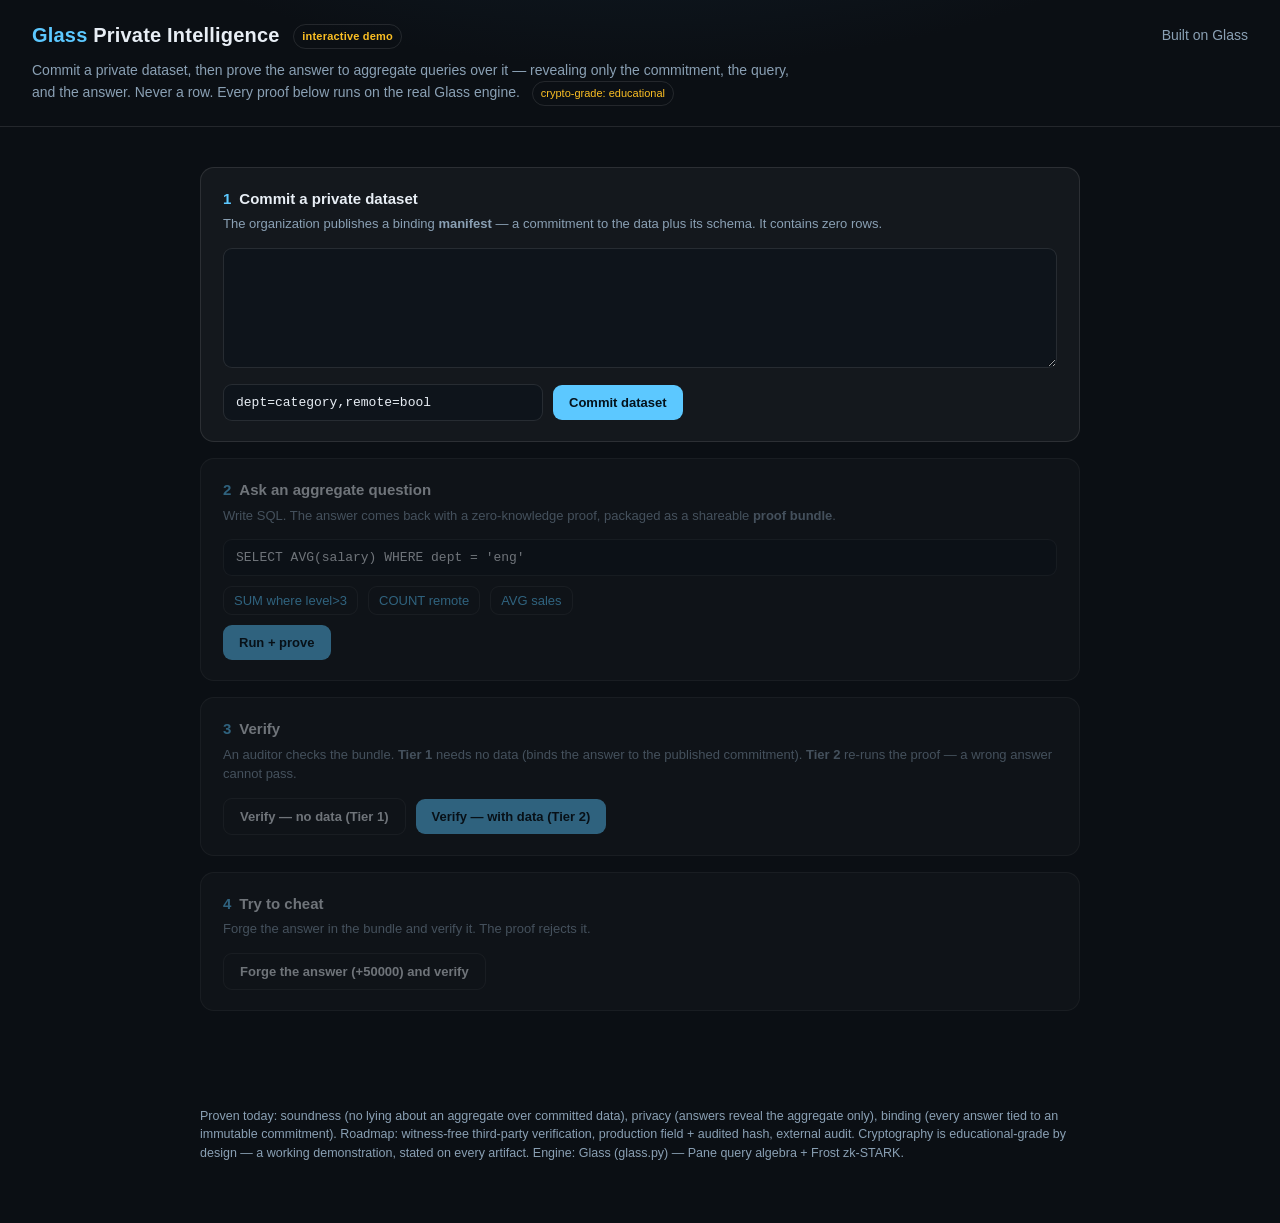
==== gpi/web/index.html @ df2561ab "Initial commit: Glass Private Intelligence — verifiable private analytics on Glass Commit a sensitiv" ====
<!doctype html>
<html lang="en">
<head>
<meta charset="utf-8">
<meta name="viewport" content="width=device-width, initial-scale=1">
<title>Glass Private Intelligence — Interactive demo</title>
<link rel="icon" type="image/svg+xml" href="data:image/svg+xml,<svg xmlns='http://www.w3.org/2000/svg' viewBox='0 0 32 32'><rect width='32' height='32' rx='7' fill='%230b0f14'/><path d='M16 6L26 25H6Z' fill='none' stroke='%235cc8ff' stroke-width='2.6' stroke-linejoin='round'/></svg>">
<style>
  :root {
    --bg:#0b0f14; --panel:rgba(255,255,255,.04); --line:rgba(255,255,255,.10);
    --ink:#e8eef5; --dim:#8aa0b4; --accent:#5cc8ff; --ok:#4ade80; --bad:#f87171;
    --warn:#fbbf24;
  }
  * { box-sizing:border-box; }
  body { margin:0; min-height:100vh; color:var(--ink);
    background:radial-gradient(1200px 500px at 50% -15%, #11202c 0%, var(--bg) 50%);
    font:15px/1.5 -apple-system,BlinkMacSystemFont,"Segoe UI",Roboto,sans-serif; }
  a { color:var(--accent); text-decoration:none; }
  header { padding:20px 32px; border-bottom:1px solid var(--line); }
  .navbar { display:flex; justify-content:space-between; align-items:center; gap:12px; flex-wrap:wrap; }
  .navbar nav a { color:var(--dim); font-size:14px; margin-left:18px; }
  .navbar nav a:hover { color:var(--ink); }
  h1 { margin:0; font-size:20px; letter-spacing:.2px; }
  h1 .glass { color:var(--accent); }
  .tag { color:var(--dim); margin-top:10px; max-width:760px; font-size:14px; }
  .badge { display:inline-block; font-size:11px; padding:3px 8px; border-radius:99px;
    border:1px solid var(--line); color:var(--warn); margin-left:8px; vertical-align:middle; }
  main { max-width:920px; margin:0 auto; padding:24px 20px 80px; }
  .step { background:var(--panel); border:1px solid var(--line); border-radius:14px;
    padding:20px 22px; margin:16px 0; }
  .step h2 { margin:0 0 4px; font-size:15px; }
  .step h2 .n { color:var(--accent); margin-right:8px; }
  .step p.hint { color:var(--dim); margin:0 0 14px; font-size:13px; }
  textarea, input[type=text] { width:100%; background:#0e141b; color:var(--ink);
    border:1px solid var(--line); border-radius:9px; padding:10px 12px;
    font-family:ui-monospace,SFMono-Regular,Menlo,monospace; font-size:13px; }
  textarea { min-height:120px; resize:vertical; }
  .row { display:flex; gap:10px; align-items:center; flex-wrap:wrap; margin-top:10px; }
  button { background:var(--accent); color:#04121c; border:0; border-radius:9px;
    padding:10px 16px; font-weight:600; cursor:pointer; font-size:13px; transition:opacity .15s; }
  button:hover { opacity:.9; }
  button.ghost { background:transparent; color:var(--ink); border:1px solid var(--line); }
  button:disabled { opacity:.5; cursor:wait; }
  .card { background:#0e141b; border:1px solid var(--line); border-radius:10px;
    padding:14px 16px; margin-top:12px; font-family:ui-monospace,Menlo,monospace;
    font-size:13px; white-space:pre-wrap; word-break:break-word; }
  .kv { display:grid; grid-template-columns:140px 1fr; gap:4px 12px; }
  .kv b { color:var(--dim); font-weight:500; }
  .pill { font-weight:700; }
  .pill.ok { color:var(--ok); } .pill.bad { color:var(--bad); }
  .check { display:flex; gap:8px; padding:3px 0; font-size:13px; }
  .check .m { font-weight:700; width:54px; }
  .m.ok{color:var(--ok);} .m.bad{color:var(--bad);}
  .banner { padding:10px 14px; border-radius:9px; margin-top:12px; font-weight:600; }
  .banner.ok { background:rgba(74,222,128,.12); color:var(--ok); }
  .banner.bad { background:rgba(248,113,113,.12); color:var(--bad); }
  .muted { color:var(--dim); font-size:12.5px; }
  footer { max-width:920px; margin:0 auto; padding:0 20px 60px; color:var(--dim);
    font-size:12.5px; }
  .disabled { opacity:.45; pointer-events:none; }
  .examples button { background:transparent; color:var(--accent); border:1px solid var(--line);
    font-weight:500; padding:6px 10px; }
</style>
</head>
<body>
<header>
  <div class="navbar">
    <h1><span class="glass">Glass</span> Private Intelligence <span class="badge">interactive demo</span></h1>
    <nav><a href="https://github.com/EgorKhaklin/Glass">Built on Glass</a></nav>
  </div>
  <div class="tag">Commit a private dataset, then prove the answer to aggregate queries
    over it — revealing only the commitment, the query, and the answer. Never a row.
    Every proof below runs on the real Glass engine. <span class="badge">crypto-grade: educational</span></div>
</header>
<main>

  <section class="step" id="s1">
    <h2><span class="n">1</span>Commit a private dataset</h2>
    <p class="hint">The organization publishes a binding <b>manifest</b> — a commitment to the
      data plus its schema. It contains zero rows.</p>
    <textarea id="csv" spellcheck="false"></textarea>
    <div class="row">
      <input type="text" id="types" style="max-width:320px" value="dept=category,remote=bool">
      <button id="btnCommit">Commit dataset</button>
      <span class="muted" id="commitStatus"></span>
    </div>
    <div id="manifestOut"></div>
  </section>

  <section class="step disabled" id="s2">
    <h2><span class="n">2</span>Ask an aggregate question</h2>
    <p class="hint">Write SQL. The answer comes back with a zero-knowledge proof, packaged as a
      shareable <b>proof bundle</b>.</p>
    <input type="text" id="sql" value="SELECT AVG(salary) WHERE dept = 'eng'">
    <div class="row examples">
      <button data-q="SELECT SUM(salary) WHERE level > 3">SUM where level&gt;3</button>
      <button data-q="SELECT COUNT(*) WHERE remote = 'true'">COUNT remote</button>
      <button data-q="SELECT AVG(salary) WHERE dept = 'sales'">AVG sales</button>
    </div>
    <div class="row">
      <button id="btnQuery">Run + prove</button>
      <span class="muted" id="queryStatus"></span>
    </div>
    <div id="bundleOut"></div>
  </section>

  <section class="step disabled" id="s3">
    <h2><span class="n">3</span>Verify</h2>
    <p class="hint">An auditor checks the bundle. <b>Tier 1</b> needs no data (binds the answer to the
      published commitment). <b>Tier 2</b> re-runs the proof — a wrong answer cannot pass.</p>
    <div class="row">
      <button class="ghost" id="btnV1">Verify — no data (Tier 1)</button>
      <button id="btnV2">Verify — with data (Tier 2)</button>
      <span class="muted" id="verifyStatus"></span>
    </div>
    <div id="verifyOut"></div>
  </section>

  <section class="step disabled" id="s4">
    <h2><span class="n">4</span>Try to cheat</h2>
    <p class="hint">Forge the answer in the bundle and verify it. The proof rejects it.</p>
    <div class="row">
      <button class="ghost" id="btnTamper">Forge the answer (+50000) and verify</button>
      <span class="muted" id="tamperStatus"></span>
    </div>
    <div id="tamperOut"></div>
  </section>

</main>
<footer>
  Proven today: soundness (no lying about an aggregate over committed data), privacy
  (answers reveal the aggregate only), binding (every answer tied to an immutable commitment).
  Roadmap: witness-free third-party verification, production field + audited hash, external audit.
  Cryptography is educational-grade by design — a working demonstration, stated on every artifact.
  Engine: Glass (glass.py) — Pane query algebra + Frost zk-STARK.
</footer>

<script>
let DATASET_ID = null, BUNDLE_ID = null;

async function api(path, body) {
  const r = await fetch(path, {method:"POST", headers:{"Content-Type":"application/json"},
    body: JSON.stringify(body||{})});
  const j = await r.json();
  if (!r.ok) throw new Error(j.error || "request failed");
  return j;
}
function enable(id){ document.getElementById(id).classList.remove("disabled"); }
function busy(btn, on){ btn.disabled = on; }
function pill(ok){ return `<span class="pill ${ok?'ok':'bad'}">${ok?'ACCEPT':'REJECT'}</span>`; }
function checksHtml(res){
  let h = res.checks.map(c =>
    `<div class="check"><span class="m ${c.passed?'ok':'bad'}">${c.passed?'PASS':'FAIL'}</span>
     <span>${c.name}${c.detail?` <span class="muted">[${c.detail}]</span>`:''}</span></div>`).join("");
  h += `<div class="banner ${res.ok?'ok':'bad'}">${res.ok?'VERIFIED':'REJECTED'} — ${res.tier}</div>`;
  h += `<div class="muted" style="margin-top:8px">${res.note}</div>`;
  return h;
}

(async () => {
  const s = await api("/api/sample");
  document.getElementById("csv").value = s.csv;
  document.getElementById("types").value = s.types;
})();

document.getElementById("btnCommit").onclick = async (e) => {
  const st = document.getElementById("commitStatus");
  busy(e.target, true); st.textContent = "committing on the Glass engine…";
  try {
    const j = await api("/api/commit", {csv: csv.value, types: types.value, name:"acme-payroll"});
    const m = j.manifest; DATASET_ID = m.dataset_id;
    document.getElementById("manifestOut").innerHTML =
      `<div class="card"><div class="kv">
        <b>dataset_id</b><span>${m.dataset_id}</span>
        <b>commitment</b><span>${m.commitment}</span>
        <b>rows</b><span>${m.row_count} (private — not in this manifest)</span>
        <b>schema</b><span>${m.schema.map(c=>c.name+':'+c.type).join(', ')}</span>
        <b>crypto</b><span>${m.crypto_grade}</span>
      </div></div>`;
    st.textContent = "published."; enable("s2");
  } catch(err){ st.textContent = "error: " + err.message; }
  busy(e.target, false);
};

document.querySelectorAll(".examples button").forEach(b =>
  b.onclick = () => document.getElementById("sql").value = b.dataset.q);

document.getElementById("btnQuery").onclick = async (e) => {
  const st = document.getElementById("queryStatus");
  busy(e.target, true); st.textContent = "proving on the Glass engine (a few seconds)…";
  try {
    const j = await api("/api/query", {dataset_id: DATASET_ID, sql: sql.value});
    const b = j.bundle; BUNDLE_ID = b.bundle_id;
    document.getElementById("bundleOut").innerHTML =
      `<div class="card"><div class="kv">
        <b>query</b><span>${b.query}</span>
        <b>answer</b><span>${JSON.stringify(b.result)}</span>
        <b>proof</b><span>${pill(b.accepted)}</span>
        <b>bundle_id</b><span>${b.bundle_id}</span>
      </div></div>`;
    st.textContent = "proof bundle ready."; enable("s3"); enable("s4");
    document.getElementById("verifyOut").innerHTML = "";
    document.getElementById("tamperOut").innerHTML = "";
  } catch(err){ st.textContent = "error: " + err.message; }
  busy(e.target, false);
};

async function verify(withData, statusId, outId, e){
  const st = document.getElementById(statusId);
  busy(e.target, true); st.textContent = withData ? "re-running the proof…" : "checking binding…";
  try {
    const j = await api("/api/verify", {bundle_id: BUNDLE_ID, with_data: withData});
    document.getElementById(outId).innerHTML = `<div class="card">${checksHtml(j.result)}</div>`;
    st.textContent = "";
  } catch(err){ st.textContent = "error: " + err.message; }
  busy(e.target, false);
}
document.getElementById("btnV1").onclick = (e)=>verify(false,"verifyStatus","verifyOut",e);
document.getElementById("btnV2").onclick = (e)=>verify(true,"verifyStatus","verifyOut",e);

document.getElementById("btnTamper").onclick = async (e) => {
  const st = document.getElementById("tamperStatus");
  busy(e.target, true); st.textContent = "forging + verifying…";
  try {
    const j = await api("/api/tamper", {bundle_id: BUNDLE_ID, delta: 50000});
    document.getElementById("tamperOut").innerHTML =
      `<div class="card"><div class="muted" style="margin-bottom:8px">
        forged answer ${j.original} → ${j.forged}</div>${checksHtml(j.result)}</div>`;
    st.textContent = "";
  } catch(err){ st.textContent = "error: " + err.message; }
  busy(e.target, false);
};
</script>
</body>
</html>
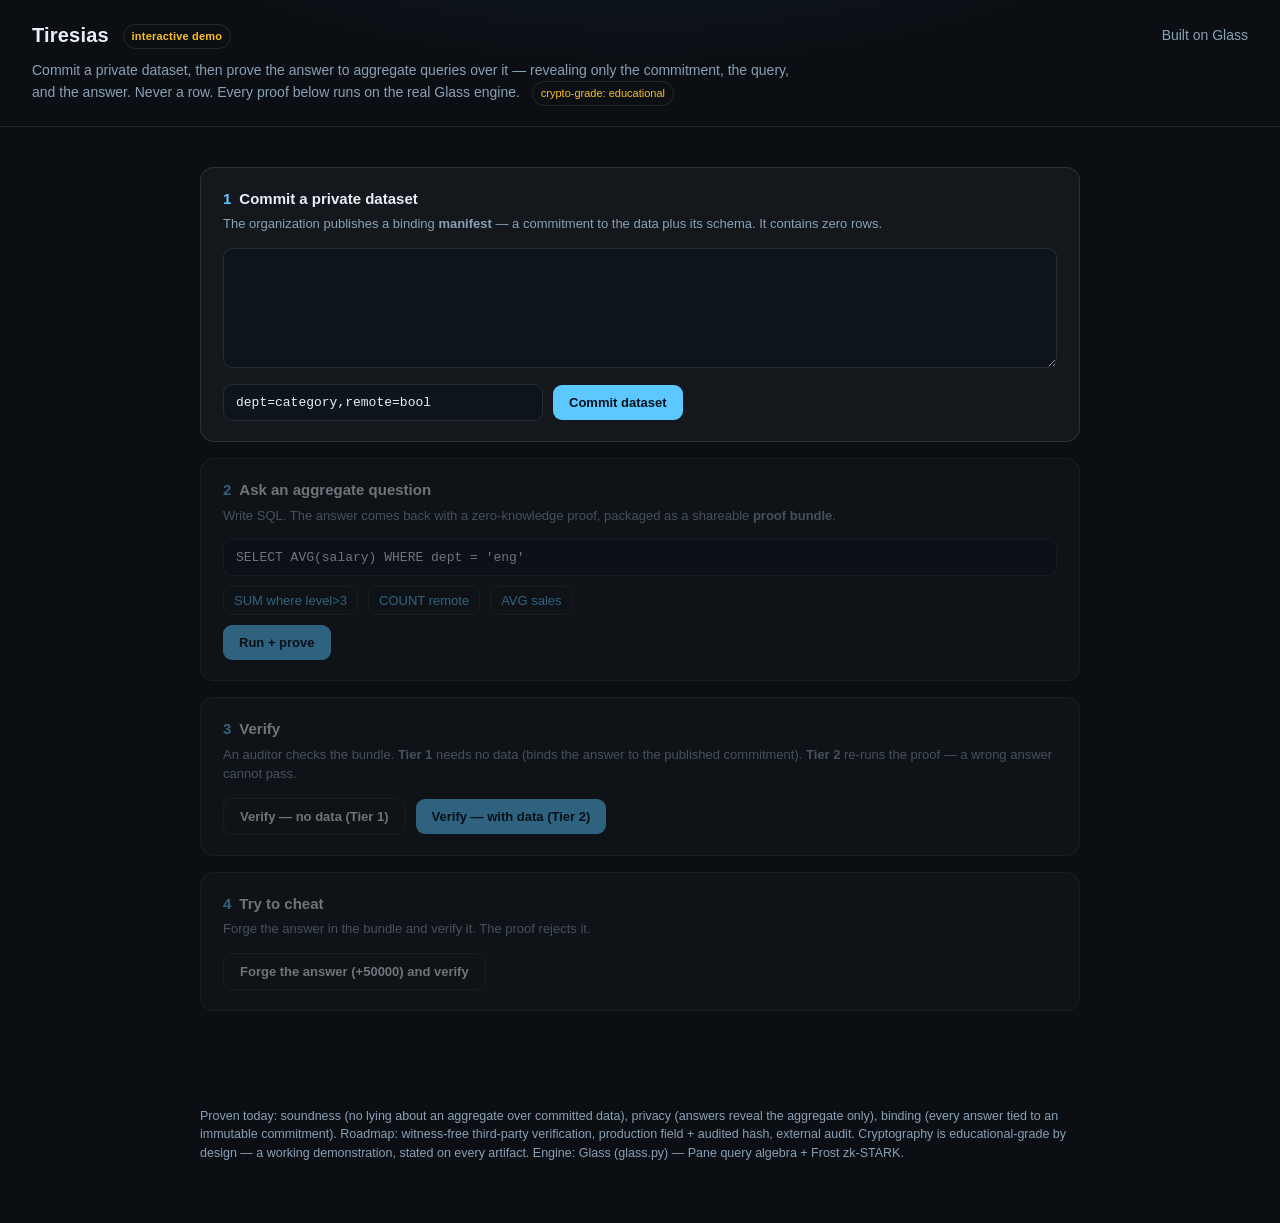
==== commit 3c27d8fc: "Rename to Tiresias, with a logo in the house style Glass Private Intelligence becomes Tiresias, afte" ====
--- a/gpi/web/index.html
+++ b/gpi/web/index.html
@@ -3,7 +3,7 @@
 <head>
 <meta charset="utf-8">
 <meta name="viewport" content="width=device-width, initial-scale=1">
-<title>Glass Private Intelligence — Interactive demo</title>
+<title>Tiresias — Interactive demo</title>
 <link rel="icon" type="image/svg+xml" href="data:image/svg+xml,<svg xmlns='http://www.w3.org/2000/svg' viewBox='0 0 32 32'><rect width='32' height='32' rx='7' fill='%230b0f14'/><path d='M16 6L26 25H6Z' fill='none' stroke='%235cc8ff' stroke-width='2.6' stroke-linejoin='round'/></svg>">
 <style>
   :root {
@@ -65,7 +65,7 @@
 <body>
 <header>
   <div class="navbar">
-    <h1><span class="glass">Glass</span> Private Intelligence <span class="badge">interactive demo</span></h1>
+    <h1>Tiresias <span class="badge">interactive demo</span></h1>
     <nav><a href="https://github.com/EgorKhaklin/Glass">Built on Glass</a></nav>
   </div>
   <div class="tag">Commit a private dataset, then prove the answer to aggregate queries
